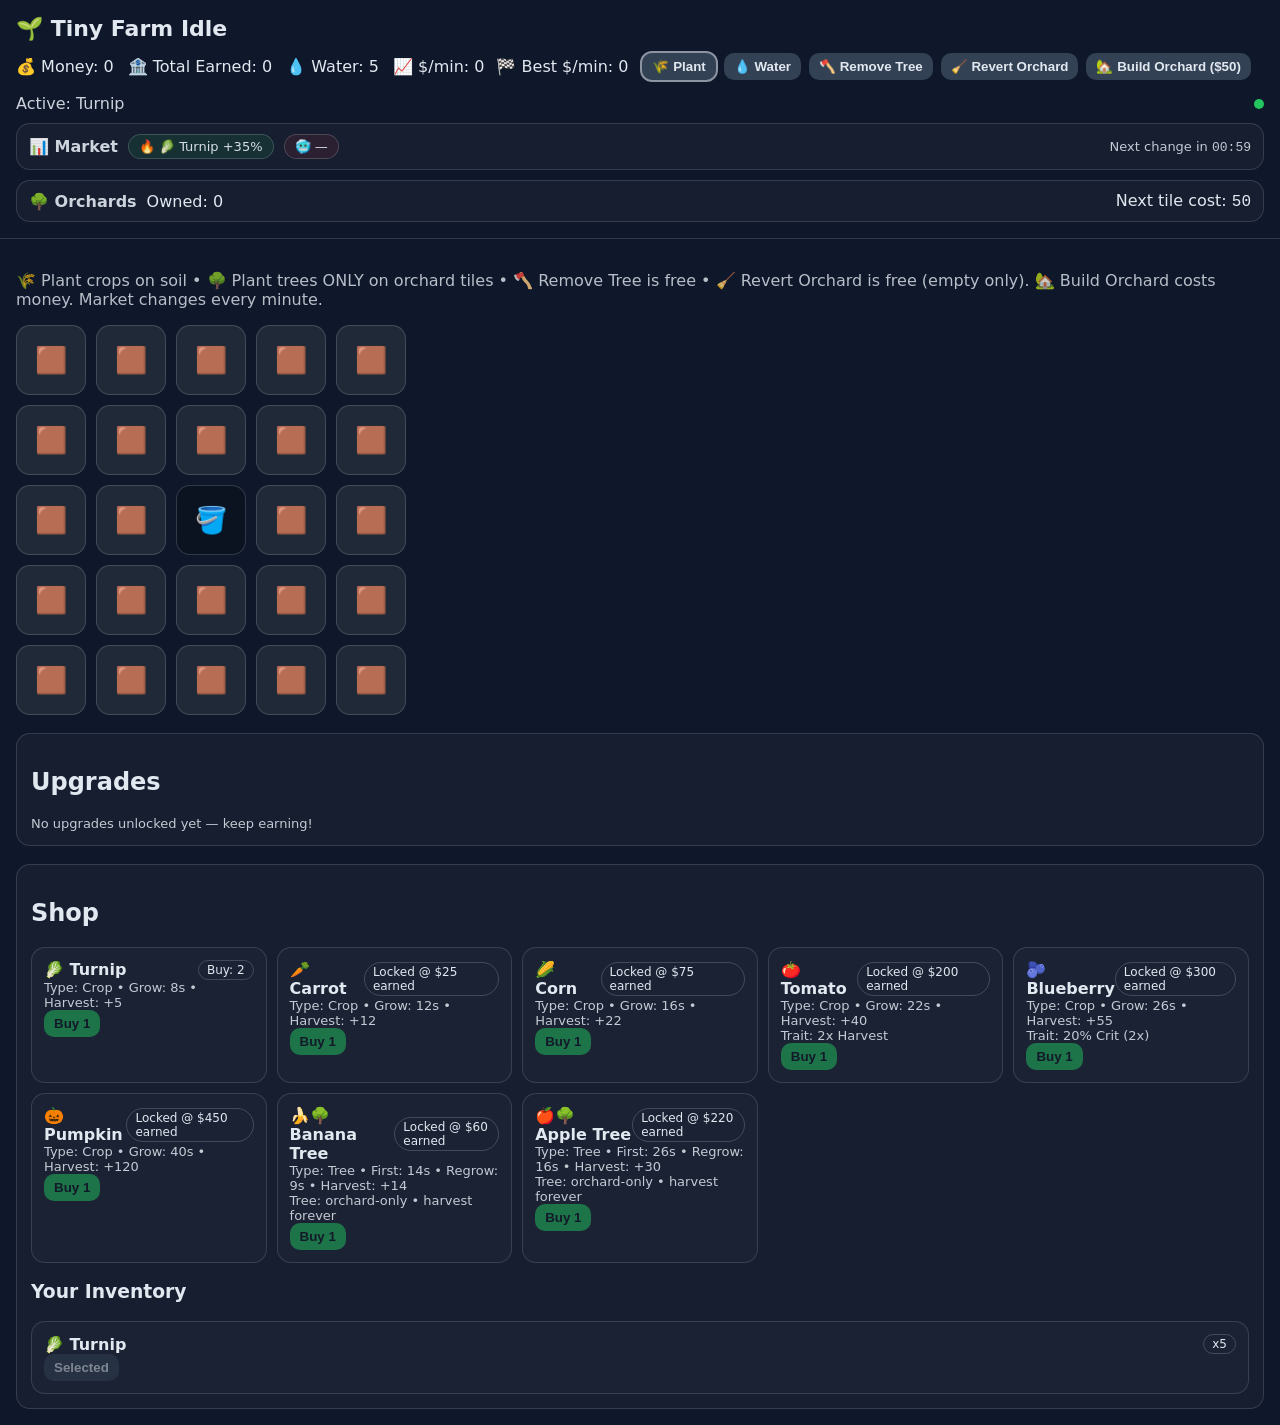
==== index.html @ b9aebe37 "Add game files" ====
<!doctype html>
<html lang="en">
<head>
  <meta charset="UTF-8" />
  <meta name="viewport" content="width=device-width, initial-scale=1" />
  <title>Tiny Farm Idle</title>
  <link rel="stylesheet" href="style.css" />
</head>

<body>
  <header>
    <h1>🌱 Tiny Farm Idle</h1>

    <div class="hud">
      <div>💰 Money: <span id="money">0</span></div>
      <div>🏦 Total Earned: <span id="totalEarned">0</span></div>
      <div>💧 Water: <span id="water">5</span></div>

      <div class="stats">
        <div>📈 $/min: <span id="moneyPerMin">0</span></div>
        <div>🏁 Best $/min: <span id="bestMoneyPerMin">0</span></div>
      </div>

      <div class="tools">
        <button id="toolPlant" class="tool active">🌾 Plant</button>
        <button id="toolWater" class="tool">💧 Water</button>
        <button id="toolRemove" class="tool">🪓 Remove Tree</button>
        <button id="toolRevert" class="tool">🧹 Revert Orchard</button>
        <button id="toolOrchard" class="tool">🏡 Build Orchard</button>
      </div>

      <div class="active-seed">
        Active: <span id="activeSeed">Turnip</span>
      </div>

      <div class="save-indicator">
        <span id="saveDot" class="save-dot"></span>
      </div>
    </div>

    <!-- Market UI -->
    <div class="market-bar">
      <span class="market-label">📊 Market</span>
      <span id="marketFeatured" class="market-pill featured">—</span>
      <span id="marketSlump" class="market-pill slump">—</span>
      <span class="market-spacer"></span>
      <span class="market-timer">Next change in <span id="marketTimer" class="mono">00:00</span></span>
    </div>

    <!-- Orchard UI -->
    <div class="orchard-bar">
      <span class="orchard-label">🌳 Orchards</span>
      <span>Owned: <span id="orchardCount">0</span></span>
      <span class="orchard-spacer"></span>
      <span>Next tile cost: <span id="orchardCost" class="mono">0</span></span>
    </div>
  </header>

  <main>
    <p class="hint">
      🌾 Plant crops on soil • 🌳 Plant trees ONLY on orchard tiles • 🪓 Remove Tree is free • 🧹 Revert Orchard is free (empty only).
      🏡 Build Orchard costs money. Market changes every minute.
    </p>

    <div id="grid" class="grid"></div>

    <section class="panel">
      <h2>Upgrades</h2>
      <div id="upgrades" class="cards"></div>
    </section>

    <section class="panel">
      <h2>Shop</h2>
      <div id="shopItems" class="cards"></div>

      <h3>Your Inventory</h3>
      <div id="inventory" class="cards"></div>
    </section>
  </main>

  <script src="game.js"></script>
</body>
</html>
---- style.css ----
* { box-sizing: border-box; }

body {
  margin: 0;
  font-family: system-ui, -apple-system, Segoe UI, Roboto, Arial, sans-serif;
  background: #0f172a;
  color: #e2e8f0;
}

header {
  padding: 16px;
  border-bottom: 1px solid rgba(226,232,240,.15);
}

h1 { margin: 0 0 12px 0; font-size: 22px; }

.hud {
  display: flex;
  flex-wrap: wrap;
  gap: 14px;
  align-items: center;
}

.stats {
  display: flex;
  gap: 12px;
  flex-wrap: wrap;
}

.tools { display: flex; gap: 8px; flex-wrap: wrap; }

.tool {
  background: #334155;
  border: none;
  padding: 6px 10px;
  border-radius: 10px;
  font-weight: 700;
  cursor: pointer;
  color: #e2e8f0;
}

.tool.active {
  outline: 2px solid rgba(226,232,240,.6);
}

.active-seed { opacity: .9; }

.save-indicator {
  margin-left: auto;
  display: flex;
  align-items: center;
}

.save-dot {
  width: 10px;
  height: 10px;
  border-radius: 50%;
  background: #22c55e;
  transition: background 0.3s ease, transform 0.3s ease;
}

.save-dot.saving {
  background: #f59e0b;
  transform: scale(1.2);
}

/* Market bar */
.market-bar {
  margin-top: 10px;
  padding: 10px 12px;
  border: 1px solid rgba(226,232,240,.15);
  border-radius: 14px;
  background: rgba(255,255,255,.03);
  display: flex;
  gap: 10px;
  flex-wrap: wrap;
  align-items: center;
}

.market-label { opacity: .9; font-weight: 800; }
.market-spacer { flex: 1; }

.market-pill {
  padding: 4px 10px;
  border-radius: 999px;
  border: 1px solid rgba(226,232,240,.2);
  font-size: 13px;
  opacity: .95;
  white-space: nowrap;
}

.market-pill.featured { background: rgba(34,197,94,.12); }
.market-pill.slump { background: rgba(239,68,68,.10); }

.market-timer {
  opacity: .85;
  font-size: 13px;
}

/* Orchard bar */
.orchard-bar{
  margin-top: 10px;
  padding: 10px 12px;
  border: 1px solid rgba(226,232,240,.15);
  border-radius: 14px;
  background: rgba(255,255,255,.03);
  display: flex;
  gap: 10px;
  flex-wrap: wrap;
  align-items: center;
}
.orchard-label { opacity:.9; font-weight:800; }
.orchard-spacer { flex:1; }

.mono {
  font-variant-numeric: tabular-nums;
  font-family: ui-monospace, SFMono-Regular, Menlo, Monaco, Consolas, "Liberation Mono", "Courier New", monospace;
}

main { padding: 16px; }
.hint { opacity: .8; }

.grid {
  display: grid;
  grid-template-columns: repeat(5, 70px);
  gap: 10px;
  margin-top: 14px;
}

.plot {
  width: 70px;
  height: 70px;
  border-radius: 14px;
  border: 1px solid rgba(226,232,240,.18);
  background: #1f2937;
  display: grid;
  place-items: center;
  font-size: 26px;
  cursor: pointer;
  user-select: none;
}

/* Soil states */
.state-empty { background: #1f2937; }
.state-growing { background: #1b4332; }
.state-ready { background: #14532d; }
.state-watered1 { background: #0b3b2e; }
.state-watered2 { background: #06261d; }

/* Orchard styling (distinct but subtle) */
.orchard-tile {
  border-color: rgba(34,197,94,.35);
  box-shadow: 0 0 0 1px rgba(34,197,94,.10) inset;
}
.orchard-empty { background: #142032; }
.orchard-growing { background: #123022; }
.orchard-ready { background: #0f3b25; }
.orchard-watered1 { background: #0b2f26; }
.orchard-watered2 { background: #08211c; }

.state-well { background: #0b1220; }

.panel {
  margin-top: 18px;
  padding: 14px;
  border: 1px solid rgba(226,232,240,.15);
  border-radius: 14px;
  background: rgba(255,255,255,.03);
}

.cards {
  display: grid;
  grid-template-columns: repeat(auto-fit, minmax(220px, 1fr));
  gap: 10px;
}

.card {
  border: 1px solid rgba(226,232,240,.15);
  border-radius: 14px;
  padding: 12px;
  background: rgba(255,255,255,.02);
}

.card-top {
  display: flex;
  justify-content: space-between;
  align-items: center;
}

.small {
  opacity: .85;
  font-size: 13px;
}

.btn {
  background: #22c55e;
  border: none;
  padding: 6px 10px;
  border-radius: 10px;
  font-weight: 800;
  cursor: pointer;
  color: #0b1220;
}

.btn.secondary { background: #334155; color: #e2e8f0; }
.btn:disabled { opacity: .5; cursor: not-allowed; }

.badge {
  padding: 2px 8px;
  border-radius: 999px;
  border: 1px solid rgba(226,232,240,.2);
  font-size: 12px;
}
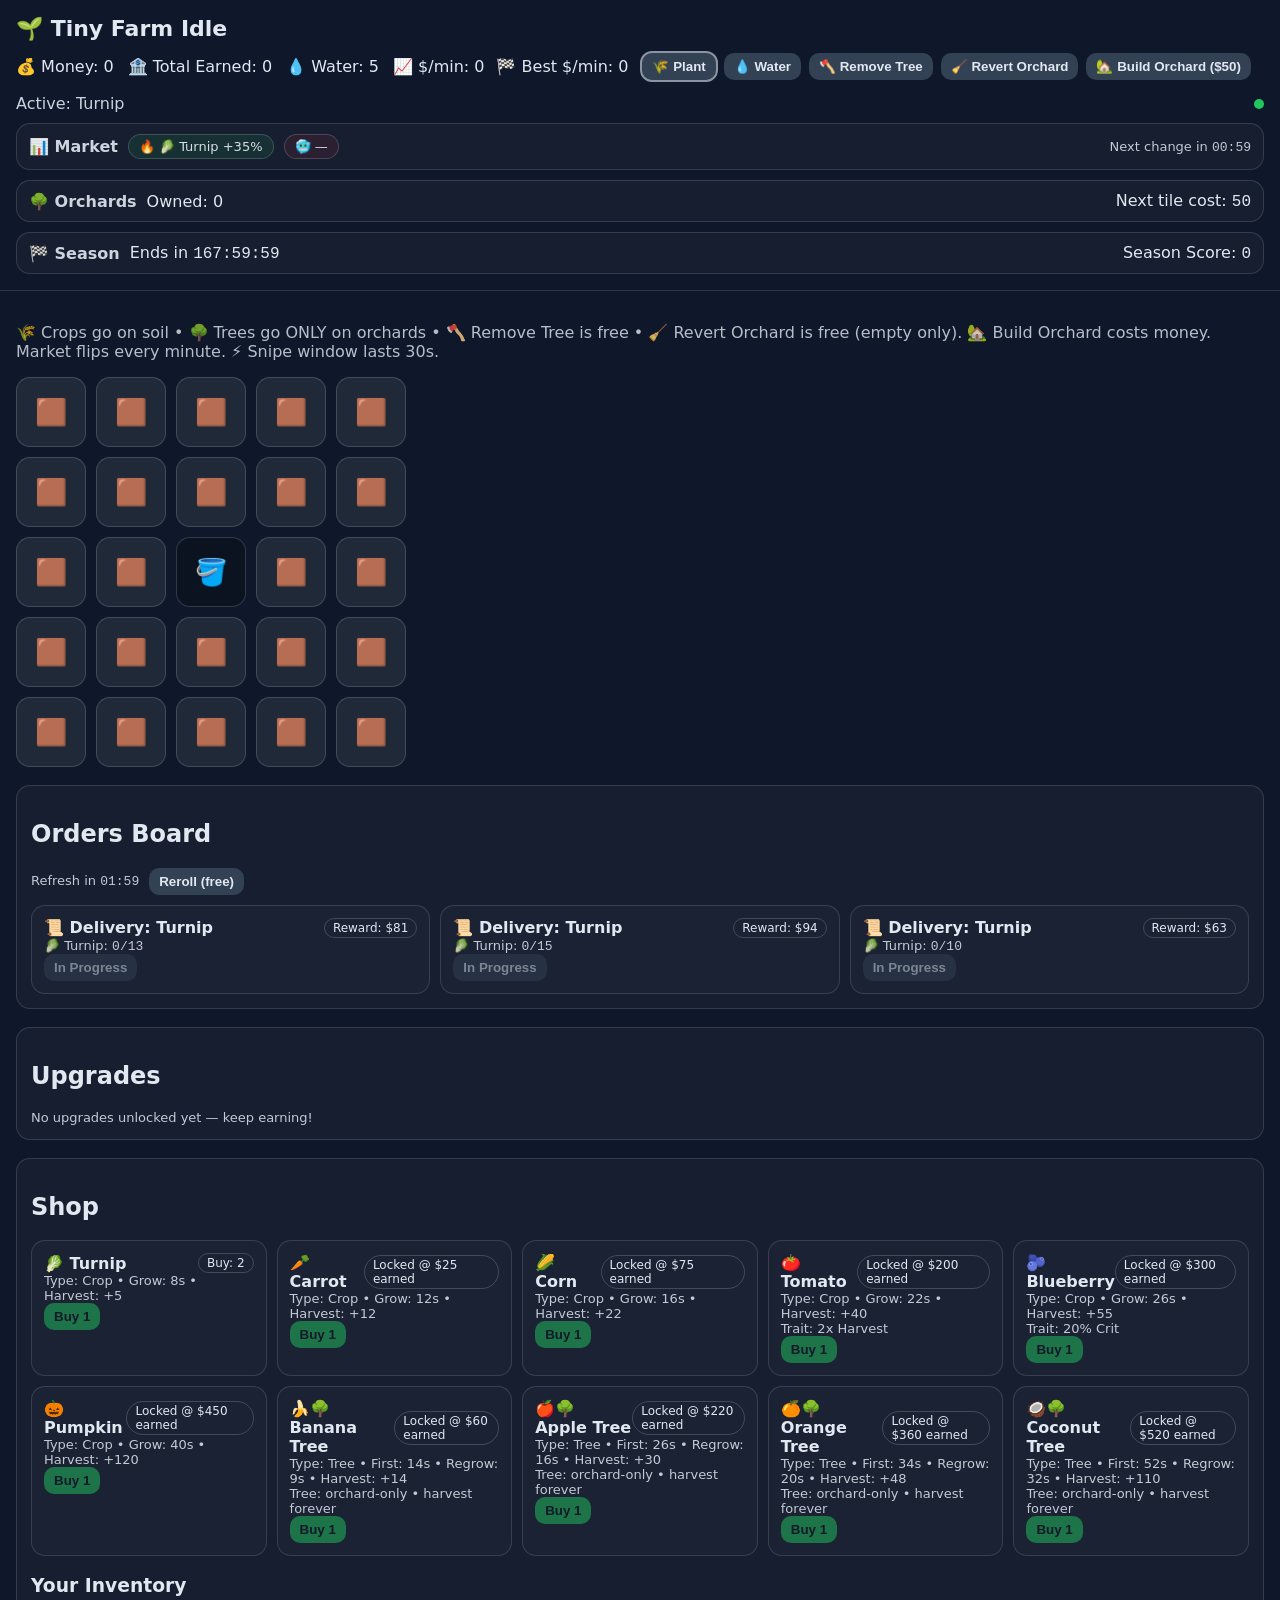
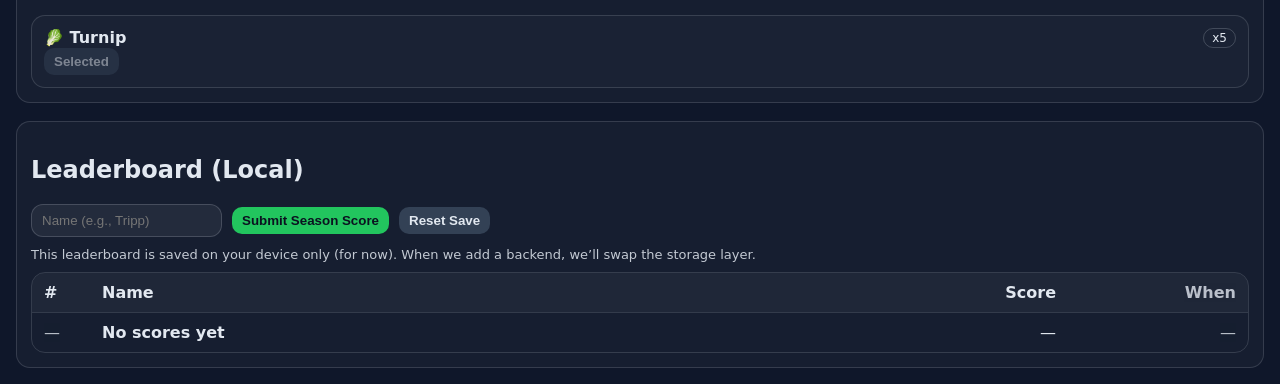
==== commit 9d02ea29: "Add orders, seasons, leaderboard, snipe window, and tree upgrades" ====
--- a/index.html
+++ b/index.html
@@ -43,6 +43,7 @@
       <span class="market-label">📊 Market</span>
       <span id="marketFeatured" class="market-pill featured">—</span>
       <span id="marketSlump" class="market-pill slump">—</span>
+      <span id="snipeWindow" class="market-pill snipe hidden">⚡ Snipe: 00:00</span>
       <span class="market-spacer"></span>
       <span class="market-timer">Next change in <span id="marketTimer" class="mono">00:00</span></span>
     </div>
@@ -54,15 +55,32 @@
       <span class="orchard-spacer"></span>
       <span>Next tile cost: <span id="orchardCost" class="mono">0</span></span>
     </div>
+
+    <!-- Season UI -->
+    <div class="season-bar">
+      <span class="season-label">🏁 Season</span>
+      <span>Ends in <span id="seasonTimer" class="mono">00:00:00</span></span>
+      <span class="season-spacer"></span>
+      <span>Season Score: <span id="seasonScore" class="mono">0</span></span>
+    </div>
   </header>
 
   <main>
     <p class="hint">
-      🌾 Plant crops on soil • 🌳 Plant trees ONLY on orchard tiles • 🪓 Remove Tree is free • 🧹 Revert Orchard is free (empty only).
-      🏡 Build Orchard costs money. Market changes every minute.
+      🌾 Crops go on soil • 🌳 Trees go ONLY on orchards • 🪓 Remove Tree is free • 🧹 Revert Orchard is free (empty only).
+      🏡 Build Orchard costs money. Market flips every minute. ⚡ Snipe window lasts 30s.
     </p>
 
     <div id="grid" class="grid"></div>
+
+    <section class="panel">
+      <h2>Orders Board</h2>
+      <div class="row">
+        <div class="small">Refresh in <span id="ordersTimer" class="mono">00:00</span></div>
+        <button id="ordersReroll" class="btn secondary">Reroll (free)</button>
+      </div>
+      <div id="orders" class="cards"></div>
+    </section>
 
     <section class="panel">
       <h2>Upgrades</h2>
@@ -76,6 +94,21 @@
       <h3>Your Inventory</h3>
       <div id="inventory" class="cards"></div>
     </section>
+
+    <section class="panel">
+      <h2>Leaderboard (Local)</h2>
+      <div class="row">
+        <input id="playerName" class="input" maxlength="16" placeholder="Name (e.g., Tripp)" />
+        <button id="submitScore" class="btn">Submit Season Score</button>
+        <button id="resetCareer" class="btn secondary">Reset Save</button>
+      </div>
+
+      <div class="small">
+        This leaderboard is saved on your device only (for now). When we add a backend, we’ll swap the storage layer.
+      </div>
+
+      <div id="leaderboard" class="leaderboard"></div>
+    </section>
   </main>
 
   <script src="game.js"></script>
--- a/style.css
+++ b/style.css
@@ -39,17 +39,11 @@
   color: #e2e8f0;
 }
 
-.tool.active {
-  outline: 2px solid rgba(226,232,240,.6);
-}
+.tool.active { outline: 2px solid rgba(226,232,240,.6); }
 
 .active-seed { opacity: .9; }
 
-.save-indicator {
-  margin-left: auto;
-  display: flex;
-  align-items: center;
-}
+.save-indicator { margin-left: auto; display: flex; align-items: center; }
 
 .save-dot {
   width: 10px;
@@ -59,13 +53,9 @@
   transition: background 0.3s ease, transform 0.3s ease;
 }
 
-.save-dot.saving {
-  background: #f59e0b;
-  transform: scale(1.2);
-}
-
-/* Market bar */
-.market-bar {
+.save-dot.saving { background: #f59e0b; transform: scale(1.2); }
+
+.market-bar, .orchard-bar, .season-bar {
   margin-top: 10px;
   padding: 10px 12px;
   border: 1px solid rgba(226,232,240,.15);
@@ -77,8 +67,9 @@
   align-items: center;
 }
 
-.market-label { opacity: .9; font-weight: 800; }
-.market-spacer { flex: 1; }
+.market-label, .orchard-label, .season-label { opacity: .9; font-weight: 800; }
+
+.market-spacer, .orchard-spacer, .season-spacer { flex: 1; }
 
 .market-pill {
   padding: 4px 10px;
@@ -91,26 +82,11 @@
 
 .market-pill.featured { background: rgba(34,197,94,.12); }
 .market-pill.slump { background: rgba(239,68,68,.10); }
-
-.market-timer {
-  opacity: .85;
-  font-size: 13px;
-}
-
-/* Orchard bar */
-.orchard-bar{
-  margin-top: 10px;
-  padding: 10px 12px;
-  border: 1px solid rgba(226,232,240,.15);
-  border-radius: 14px;
-  background: rgba(255,255,255,.03);
-  display: flex;
-  gap: 10px;
-  flex-wrap: wrap;
-  align-items: center;
-}
-.orchard-label { opacity:.9; font-weight:800; }
-.orchard-spacer { flex:1; }
+.market-pill.snipe { background: rgba(245,158,11,.14); border-color: rgba(245,158,11,.35); font-weight: 800; }
+
+.hidden { display: none; }
+
+.market-timer { opacity: .85; font-size: 13px; }
 
 .mono {
   font-variant-numeric: tabular-nums;
@@ -147,7 +123,7 @@
 .state-watered1 { background: #0b3b2e; }
 .state-watered2 { background: #06261d; }
 
-/* Orchard styling (distinct but subtle) */
+/* Orchard styling */
 .orchard-tile {
   border-color: rgba(34,197,94,.35);
   box-shadow: 0 0 0 1px rgba(34,197,94,.10) inset;
@@ -187,10 +163,7 @@
   align-items: center;
 }
 
-.small {
-  opacity: .85;
-  font-size: 13px;
-}
+.small { opacity: .85; font-size: 13px; }
 
 .btn {
   background: #22c55e;
@@ -211,3 +184,43 @@
   border: 1px solid rgba(226,232,240,.2);
   font-size: 12px;
 }
+
+.row {
+  display: flex;
+  gap: 10px;
+  align-items: center;
+  flex-wrap: wrap;
+  margin-bottom: 10px;
+}
+
+.input {
+  background: rgba(255,255,255,.06);
+  border: 1px solid rgba(226,232,240,.18);
+  color: #e2e8f0;
+  padding: 8px 10px;
+  border-radius: 12px;
+  outline: none;
+}
+
+.leaderboard {
+  margin-top: 10px;
+  border: 1px solid rgba(226,232,240,.15);
+  border-radius: 14px;
+  overflow: hidden;
+}
+
+.lb-row {
+  display: grid;
+  grid-template-columns: 48px 1fr 150px 170px;
+  gap: 10px;
+  padding: 10px 12px;
+  border-bottom: 1px solid rgba(226,232,240,.10);
+  align-items: center;
+}
+
+.lb-row:last-child { border-bottom: none; }
+.lb-head { background: rgba(255,255,255,.04); font-weight: 800; }
+.lb-rank { opacity: .8; }
+.lb-name { font-weight: 800; }
+.lb-score { text-align: right; }
+.lb-date { opacity: .8; text-align: right; }
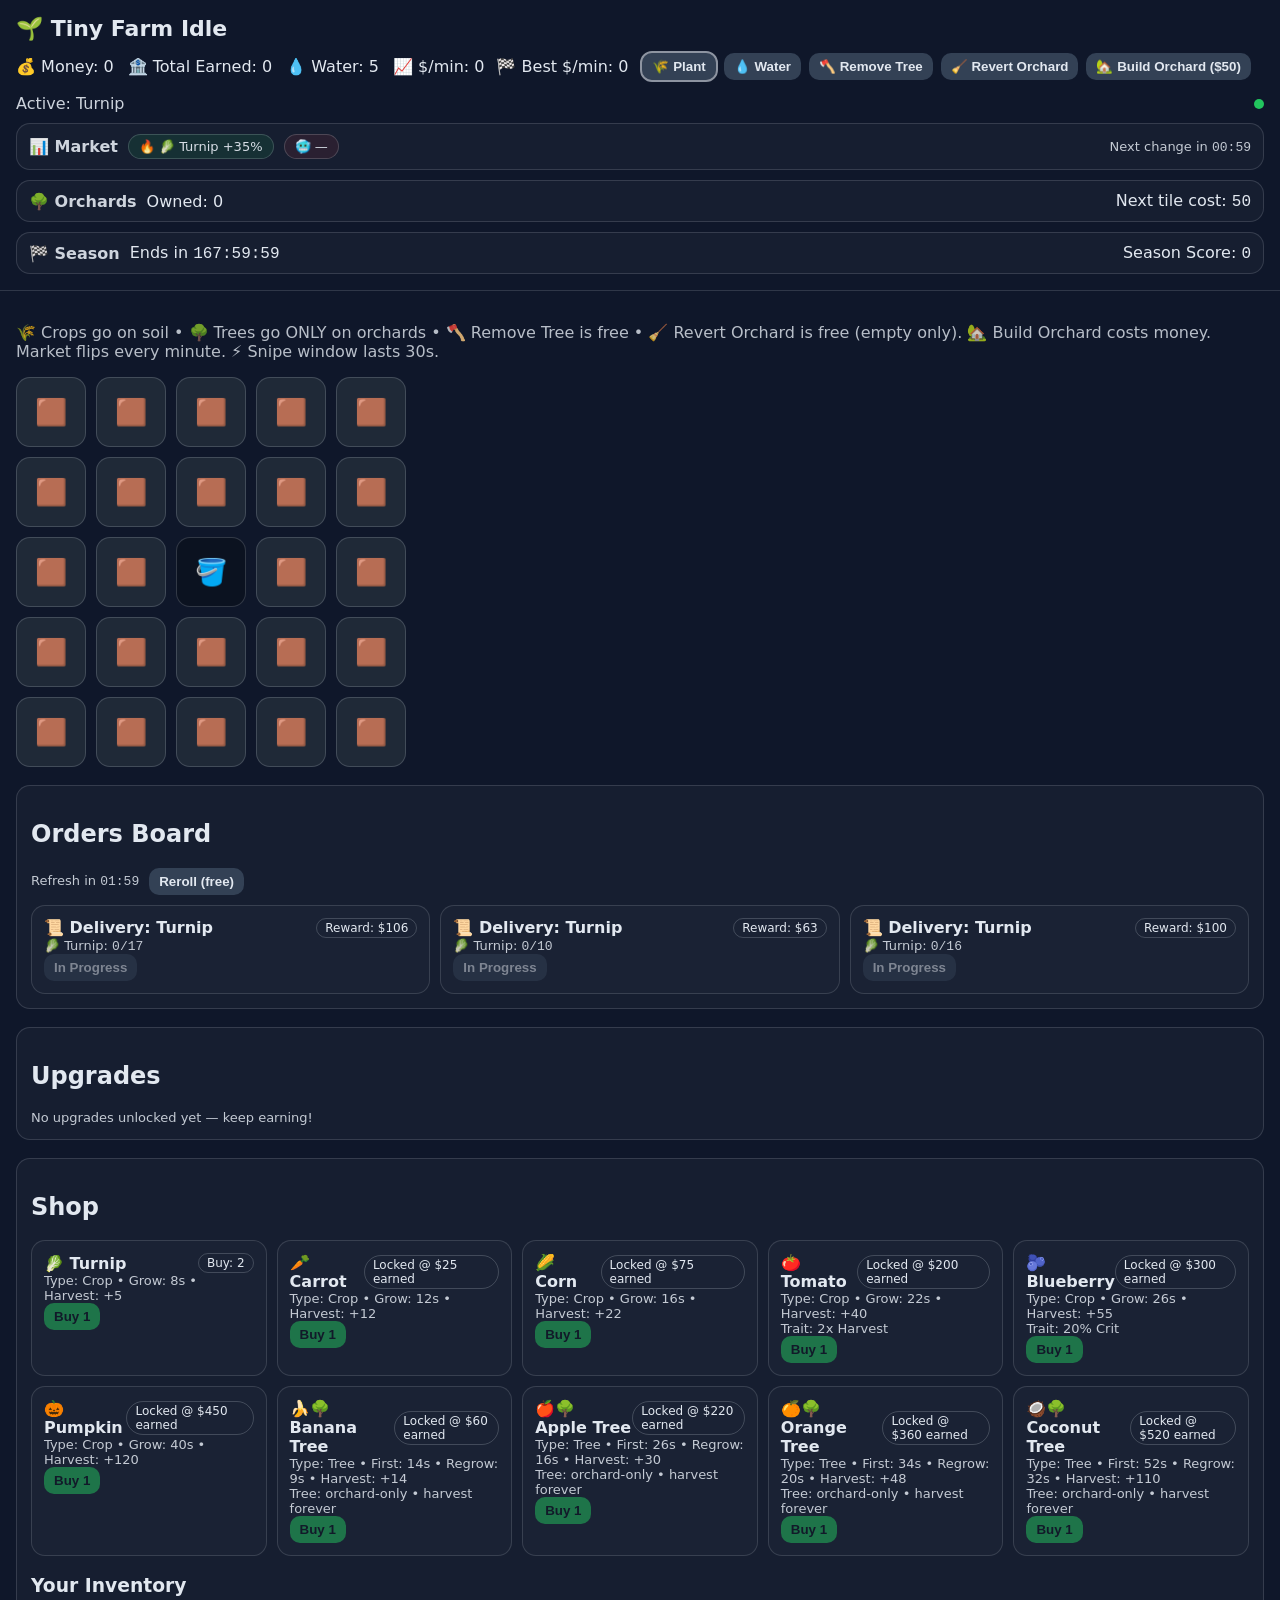
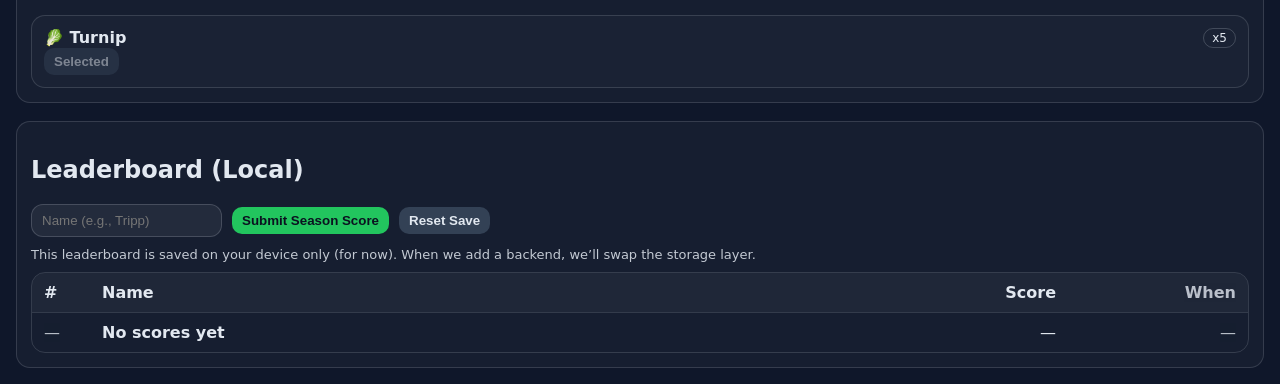
==== commit 008ea66b: "Add root redirect to v20260217T020917Z" ====
--- a/index.html
+++ b/index.html
@@ -1,116 +1,13 @@
 <!doctype html>
 <html lang="en">
 <head>
-  <meta charset="UTF-8" />
-  <meta name="viewport" content="width=device-width, initial-scale=1" />
-  <title>Tiny Farm Idle</title>
-  <link rel="stylesheet" href="style.css" />
+  <meta charset="utf-8">
+  <meta http-equiv="refresh" content="0; url='v20260217T020917Z/'">
+  <meta name="robots" content="noindex">
+  <script>location.replace('v20260217T020917Z/');</script>
+  <title>Redirecting…</title>
 </head>
-
 <body>
-  <header>
-    <h1>🌱 Tiny Farm Idle</h1>
-
-    <div class="hud">
-      <div>💰 Money: <span id="money">0</span></div>
-      <div>🏦 Total Earned: <span id="totalEarned">0</span></div>
-      <div>💧 Water: <span id="water">5</span></div>
-
-      <div class="stats">
-        <div>📈 $/min: <span id="moneyPerMin">0</span></div>
-        <div>🏁 Best $/min: <span id="bestMoneyPerMin">0</span></div>
-      </div>
-
-      <div class="tools">
-        <button id="toolPlant" class="tool active">🌾 Plant</button>
-        <button id="toolWater" class="tool">💧 Water</button>
-        <button id="toolRemove" class="tool">🪓 Remove Tree</button>
-        <button id="toolRevert" class="tool">🧹 Revert Orchard</button>
-        <button id="toolOrchard" class="tool">🏡 Build Orchard</button>
-      </div>
-
-      <div class="active-seed">
-        Active: <span id="activeSeed">Turnip</span>
-      </div>
-
-      <div class="save-indicator">
-        <span id="saveDot" class="save-dot"></span>
-      </div>
-    </div>
-
-    <!-- Market UI -->
-    <div class="market-bar">
-      <span class="market-label">📊 Market</span>
-      <span id="marketFeatured" class="market-pill featured">—</span>
-      <span id="marketSlump" class="market-pill slump">—</span>
-      <span id="snipeWindow" class="market-pill snipe hidden">⚡ Snipe: 00:00</span>
-      <span class="market-spacer"></span>
-      <span class="market-timer">Next change in <span id="marketTimer" class="mono">00:00</span></span>
-    </div>
-
-    <!-- Orchard UI -->
-    <div class="orchard-bar">
-      <span class="orchard-label">🌳 Orchards</span>
-      <span>Owned: <span id="orchardCount">0</span></span>
-      <span class="orchard-spacer"></span>
-      <span>Next tile cost: <span id="orchardCost" class="mono">0</span></span>
-    </div>
-
-    <!-- Season UI -->
-    <div class="season-bar">
-      <span class="season-label">🏁 Season</span>
-      <span>Ends in <span id="seasonTimer" class="mono">00:00:00</span></span>
-      <span class="season-spacer"></span>
-      <span>Season Score: <span id="seasonScore" class="mono">0</span></span>
-    </div>
-  </header>
-
-  <main>
-    <p class="hint">
-      🌾 Crops go on soil • 🌳 Trees go ONLY on orchards • 🪓 Remove Tree is free • 🧹 Revert Orchard is free (empty only).
-      🏡 Build Orchard costs money. Market flips every minute. ⚡ Snipe window lasts 30s.
-    </p>
-
-    <div id="grid" class="grid"></div>
-
-    <section class="panel">
-      <h2>Orders Board</h2>
-      <div class="row">
-        <div class="small">Refresh in <span id="ordersTimer" class="mono">00:00</span></div>
-        <button id="ordersReroll" class="btn secondary">Reroll (free)</button>
-      </div>
-      <div id="orders" class="cards"></div>
-    </section>
-
-    <section class="panel">
-      <h2>Upgrades</h2>
-      <div id="upgrades" class="cards"></div>
-    </section>
-
-    <section class="panel">
-      <h2>Shop</h2>
-      <div id="shopItems" class="cards"></div>
-
-      <h3>Your Inventory</h3>
-      <div id="inventory" class="cards"></div>
-    </section>
-
-    <section class="panel">
-      <h2>Leaderboard (Local)</h2>
-      <div class="row">
-        <input id="playerName" class="input" maxlength="16" placeholder="Name (e.g., Tripp)" />
-        <button id="submitScore" class="btn">Submit Season Score</button>
-        <button id="resetCareer" class="btn secondary">Reset Save</button>
-      </div>
-
-      <div class="small">
-        This leaderboard is saved on your device only (for now). When we add a backend, we’ll swap the storage layer.
-      </div>
-
-      <div id="leaderboard" class="leaderboard"></div>
-    </section>
-  </main>
-
-  <script src="game.js"></script>
+  Redirecting to <a href="v20260217T020917Z/">v20260217T020917Z/</a>
 </body>
 </html>
